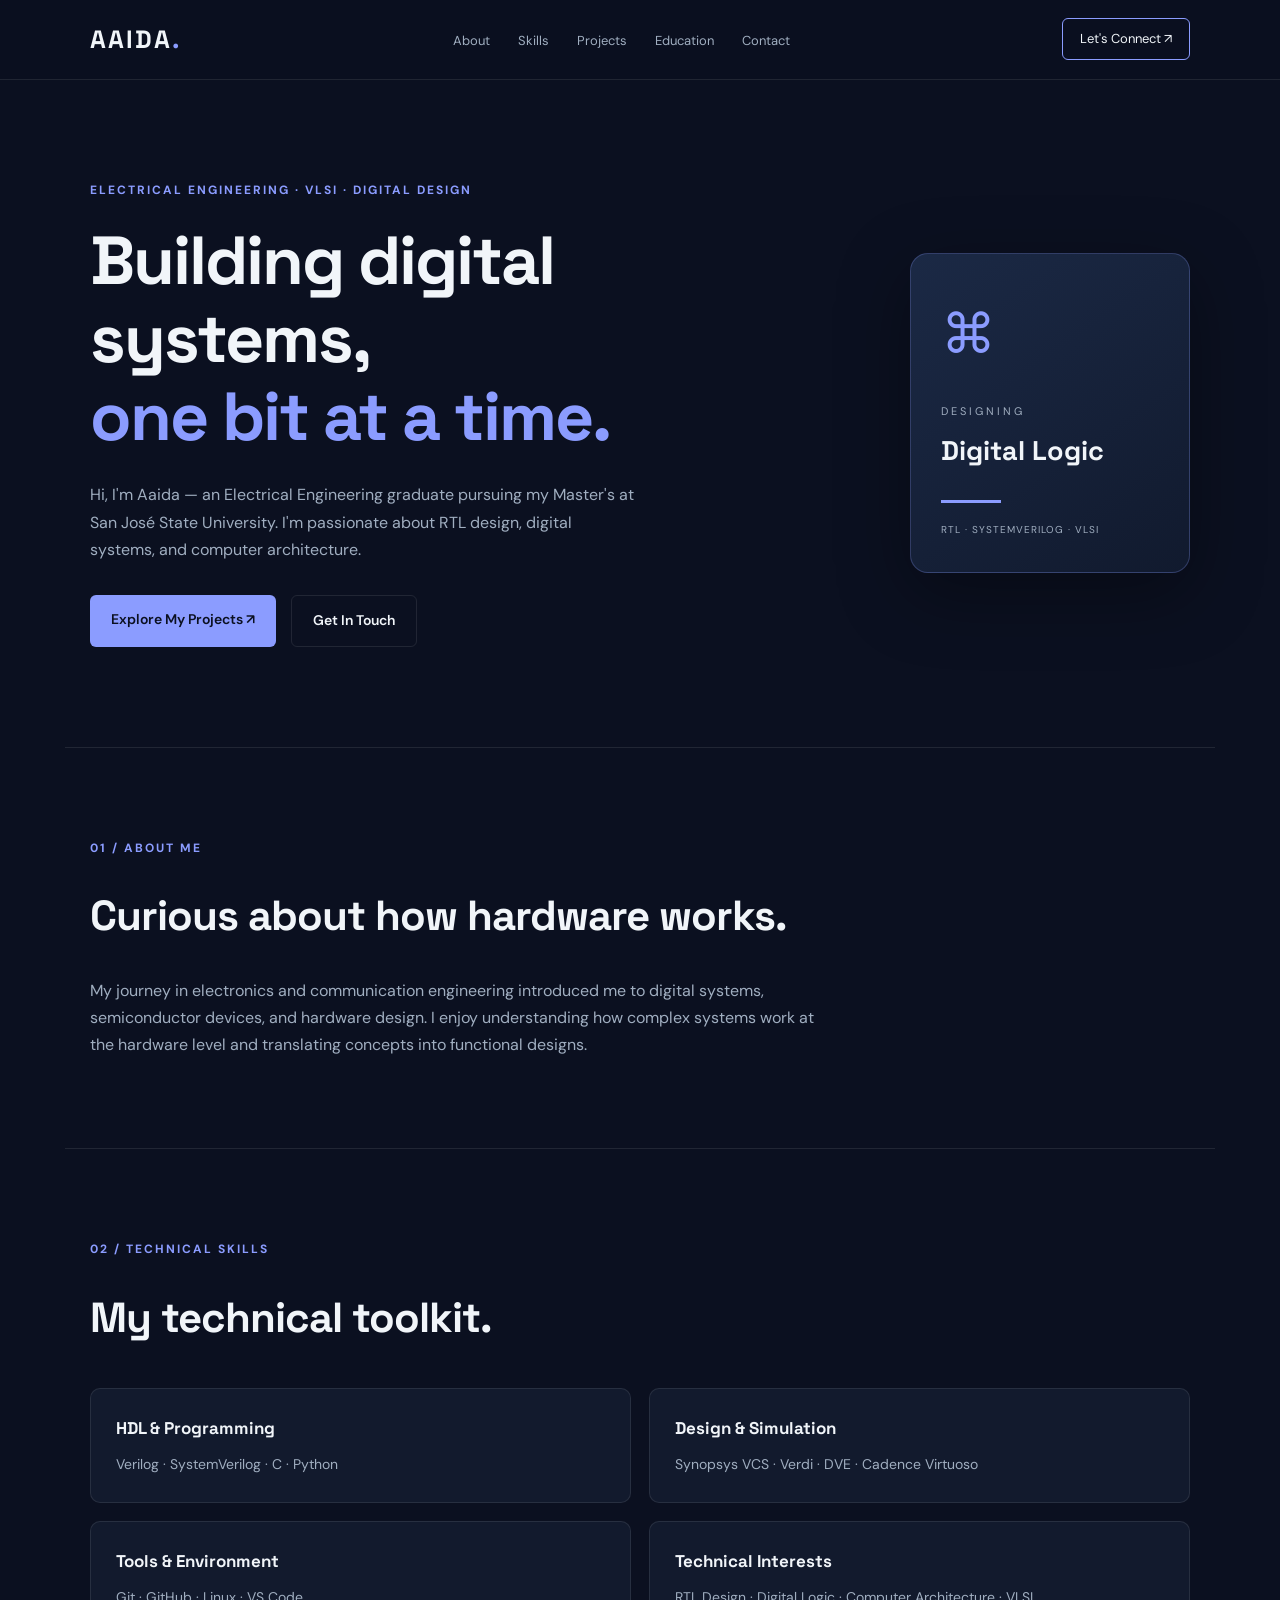
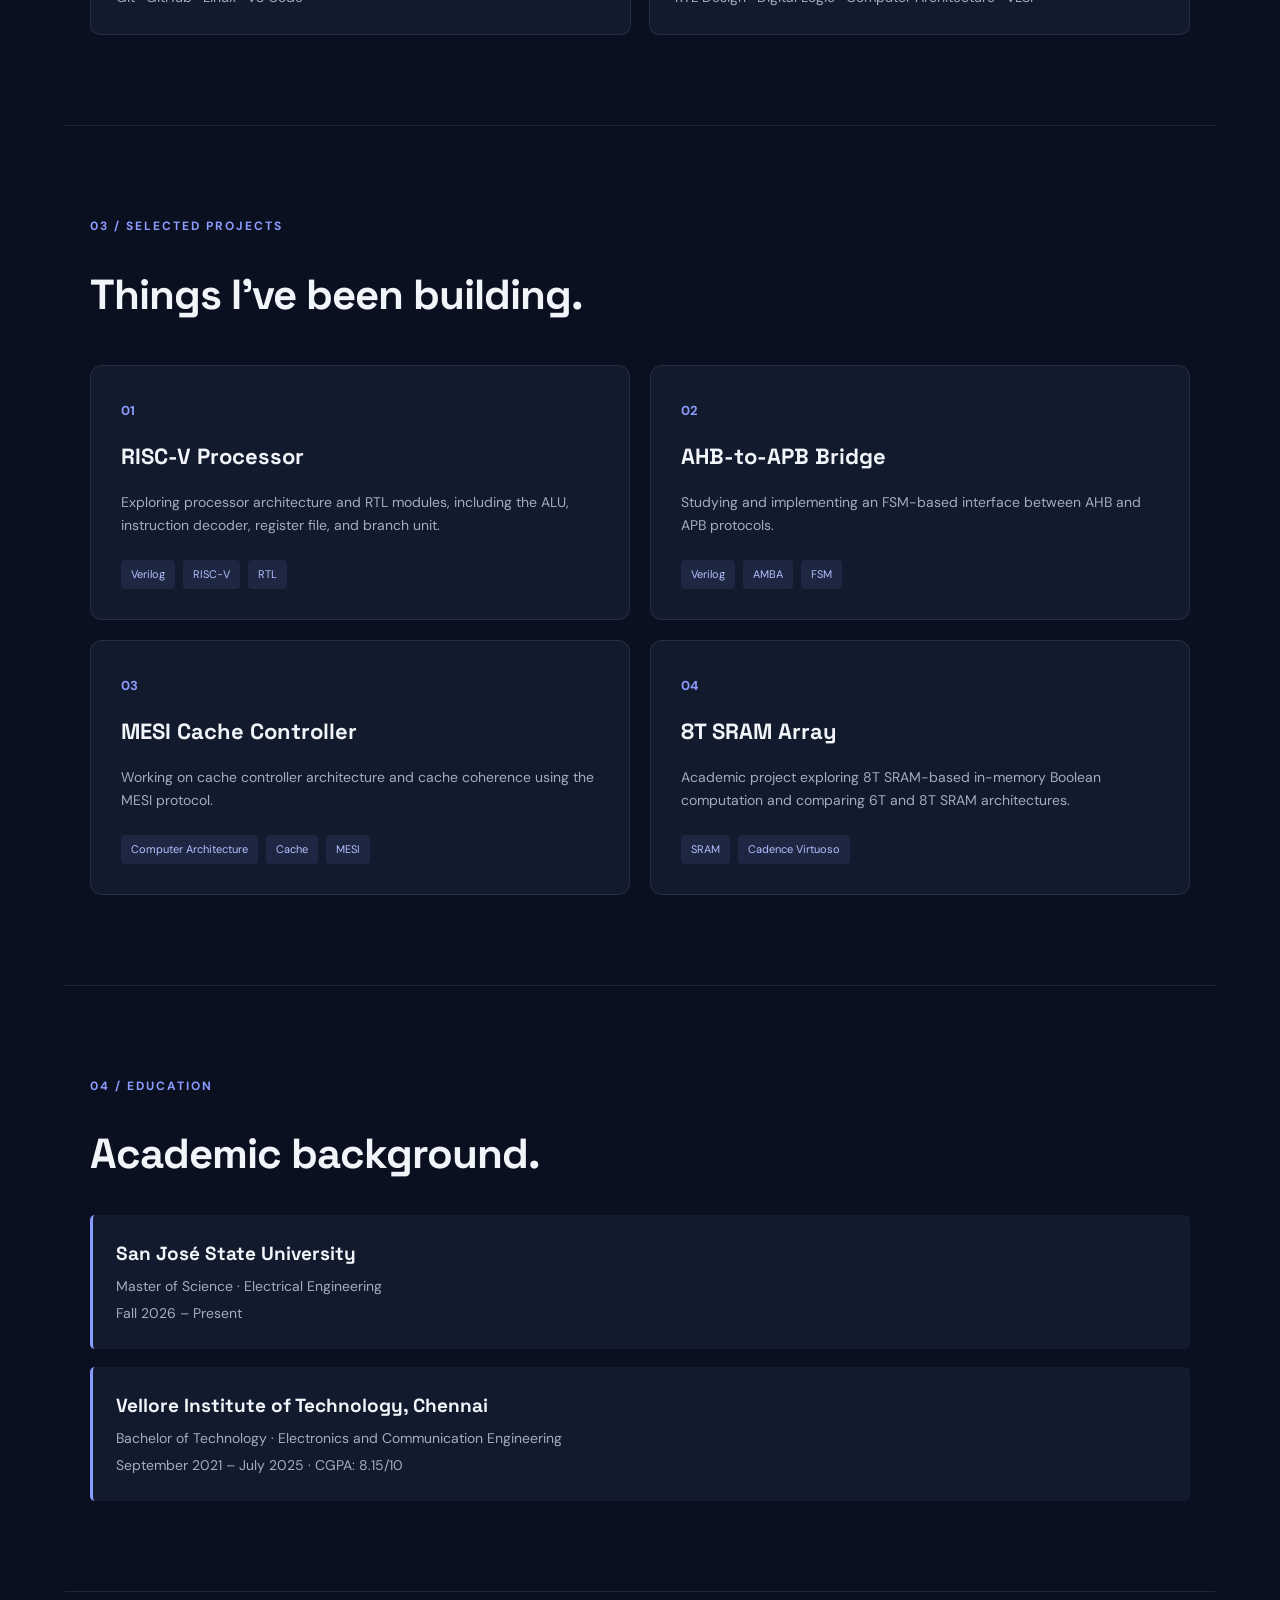
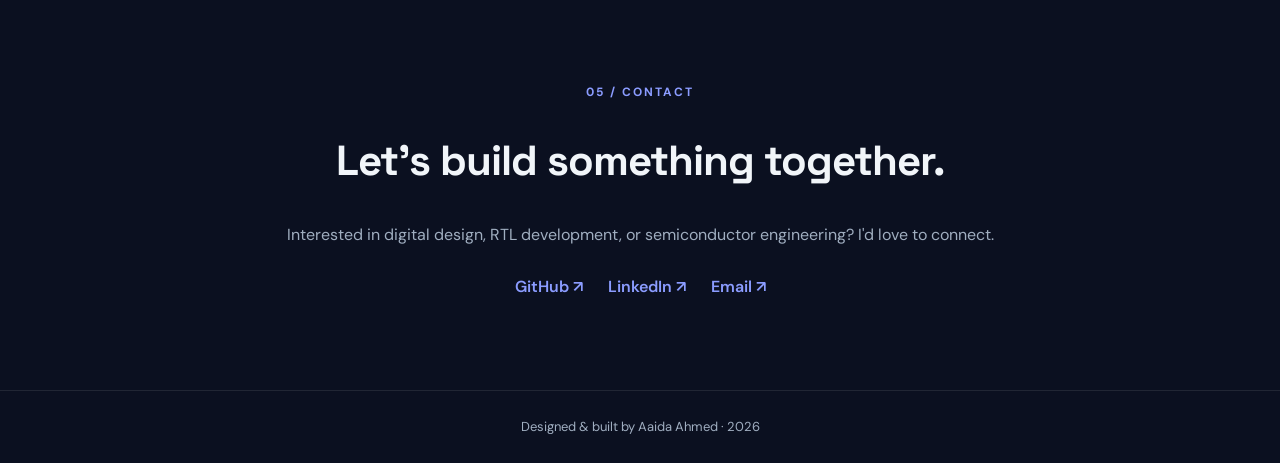
==== index.html @ c30fea91 "Initial portfolio website" ====
<!DOCTYPE html>
<html lang="en">
<head>
    <meta charset="UTF-8">
    <meta name="viewport" content="width=device-width, initial-scale=1.0">

    <title>Aaida Ahmed | RTL Design Engineer</title>

    <meta name="description" content="Engineering portfolio of Aaida Ahmed, Electrical Engineering graduate and aspiring RTL Design Engineer.">

    <link rel="stylesheet" href="style.css">
</head>

<body>

    <!-- NAVIGATION BAR -->
    <header>
        <nav class="navbar">
            <a href="#" class="logo">AAIDA<span>.</span></a>

            <ul class="nav-links">
                <li><a href="#about">About</a></li>
                <li><a href="#skills">Skills</a></li>
                <li><a href="#projects">Projects</a></li>
                <li><a href="#education">Education</a></li>
                <li><a href="#contact">Contact</a></li>
            </ul>

            <a href="#contact" class="nav-button">Let's Connect ↗</a>
        </nav>
    </header>


    <!-- HERO SECTION -->
    <main>

        <section class="hero">

            <div class="hero-content">

                <p class="hero-tag">
                    ELECTRICAL ENGINEERING · VLSI · DIGITAL DESIGN
                </p>

                <h1>
                    Building digital systems,
                    <span>one bit at a time.</span>
                </h1>

                <p class="hero-description">
                    Hi, I'm Aaida — an Electrical Engineering graduate
                    pursuing my Master's at San José State University.
                    I'm passionate about RTL design, digital systems,
                    and computer architecture.
                </p>

                <div class="hero-buttons">
                    <a href="#projects" class="primary-button">
                        Explore My Projects ↗
                    </a>

                    <a href="#contact" class="secondary-button">
                        Get In Touch
                    </a>
                </div>

            </div>

            <div class="hero-visual">
                <div class="chip-card">
                    <div class="chip-icon">⌘</div>
                    <p>DESIGNING</p>
                    <h2>Digital Logic</h2>
                    <div class="chip-line"></div>
                    <span>RTL · SYSTEMVERILOG · VLSI</span>
                </div>
            </div>

        </section>


        <!-- ABOUT SECTION -->
        <section id="about" class="section">

            <p class="section-label">01 / ABOUT ME</p>

            <h2>Curious about how hardware works.</h2>

            <p>
                My journey in electronics and communication engineering
                introduced me to digital systems, semiconductor devices,
                and hardware design. I enjoy understanding how complex
                systems work at the hardware level and translating
                concepts into functional designs.
            </p>

        </section>


        <!-- SKILLS SECTION -->
        <section id="skills" class="section">

            <p class="section-label">02 / TECHNICAL SKILLS</p>

            <h2>My technical toolkit.</h2>

            <div class="skills-grid">

                <div class="skill-card">
                    <h3>HDL & Programming</h3>
                    <p>Verilog · SystemVerilog · C · Python</p>
                </div>

                <div class="skill-card">
                    <h3>Design & Simulation</h3>
                    <p>Synopsys VCS · Verdi · DVE · Cadence Virtuoso</p>
                </div>

                <div class="skill-card">
                    <h3>Tools & Environment</h3>
                    <p>Git · GitHub · Linux · VS Code</p>
                </div>

                <div class="skill-card">
                    <h3>Technical Interests</h3>
                    <p>RTL Design · Digital Logic · Computer Architecture · VLSI</p>
                </div>

            </div>

        </section>


        <!-- PROJECTS SECTION -->
        <section id="projects" class="section">

            <p class="section-label">03 / SELECTED PROJECTS</p>

            <h2>Things I've been building.</h2>

            <div class="projects-grid">

                <article class="project-card">
                    <span class="project-number">01</span>
                    <h3>RISC-V Processor</h3>
                    <p>
                        Exploring processor architecture and RTL modules,
                        including the ALU, instruction decoder,
                        register file, and branch unit.
                    </p>
                    <div class="project-tags">
                        <span>Verilog</span>
                        <span>RISC-V</span>
                        <span>RTL</span>
                    </div>
                </article>

                <article class="project-card">
                    <span class="project-number">02</span>
                    <h3>AHB-to-APB Bridge</h3>
                    <p>
                        Studying and implementing an FSM-based
                        interface between AHB and APB protocols.
                    </p>
                    <div class="project-tags">
                        <span>Verilog</span>
                        <span>AMBA</span>
                        <span>FSM</span>
                    </div>
                </article>

                <article class="project-card">
                    <span class="project-number">03</span>
                    <h3>MESI Cache Controller</h3>
                    <p>
                        Working on cache controller architecture
                        and cache coherence using the MESI protocol.
                    </p>
                    <div class="project-tags">
                        <span>Computer Architecture</span>
                        <span>Cache</span>
                        <span>MESI</span>
                    </div>
                </article>

                <article class="project-card">
                    <span class="project-number">04</span>
                    <h3>8T SRAM Array</h3>
                    <p>
                        Academic project exploring 8T SRAM-based
                        in-memory Boolean computation and comparing
                        6T and 8T SRAM architectures.
                    </p>
                    <div class="project-tags">
                        <span>SRAM</span>
                        <span>Cadence Virtuoso</span>
                    </div>
                </article>

            </div>

        </section>


        <!-- EDUCATION SECTION -->
        <section id="education" class="section">

            <p class="section-label">04 / EDUCATION</p>

            <h2>Academic background.</h2>

            <div class="education-card">
                <h3>San José State University</h3>
                <p>Master of Science · Electrical Engineering</p>
                <span>Fall 2026 – Present</span>
            </div>

            <div class="education-card">
                <h3>Vellore Institute of Technology, Chennai</h3>
                <p>Bachelor of Technology · Electronics and Communication Engineering</p>
                <span>September 2021 – July 2025 · CGPA: 8.15/10</span>
            </div>

        </section>


        <!-- CONTACT SECTION -->
        <section id="contact" class="section contact-section">

            <p class="section-label">05 / CONTACT</p>

            <h2>Let's build something together.</h2>

            <p>
                Interested in digital design, RTL development,
                or semiconductor engineering? I'd love to connect.
            </p>

            <div class="contact-links">
                <a href="https://github.com/" target="_blank">GitHub ↗</a>
                <a href="https://www.linkedin.com/" target="_blank">LinkedIn ↗</a>
                <a href="mailto:YOUR_EMAIL@example.com">Email ↗</a>
            </div>

        </section>

    </main>


    <!-- FOOTER -->
    <footer>
        <p>Designed & built by Aaida Ahmed · 2026</p>
    </footer>

    <script src="script.js"></script>

</body>
</html>
---- style.css ----
/* =================================
   1. GLOBAL SETTINGS
================================= */

@import url('https://fonts.googleapis.com/css2?family=DM+Sans:wght@400;500;600;700&family=Space+Grotesk:wght@400;500;600;700&display=swap');

:root {
    --background: #0b1020;
    --surface: #121a2d;
    --surface-light: #19243b;
    --text: #f1f5f9;
    --muted: #a0aec0;
    --accent: #8b9cff;
    --accent-light: #b4c0ff;
    --border: rgba(255, 255, 255, 0.09);
}

* {
    margin: 0;
    padding: 0;
    box-sizing: border-box;
    scroll-behavior: smooth;
}

body {
    background: var(--background);
    color: var(--text);
    font-family: 'DM Sans', sans-serif;
    line-height: 1.7;
}

a {
    text-decoration: none;
    color: inherit;
}

h1, h2, h3 {
    font-family: 'Space Grotesk', sans-serif;
}


/* =================================
   2. NAVIGATION BAR
================================= */

header {
    width: 100%;
    position: sticky;
    top: 0;
    z-index: 100;
    background: rgba(11, 16, 32, 0.9);
    backdrop-filter: blur(15px);
    border-bottom: 1px solid var(--border);
}

.navbar {
    max-width: 1150px;
    margin: auto;
    padding: 18px 25px;
    display: flex;
    align-items: center;
    justify-content: space-between;
}

.logo {
    font-family: 'Space Grotesk', sans-serif;
    font-size: 25px;
    font-weight: 700;
    letter-spacing: 2px;
}

.logo span {
    color: var(--accent);
}

.nav-links {
    display: flex;
    gap: 28px;
    list-style: none;
}

.nav-links a {
    color: var(--muted);
    font-size: 13px;
    transition: 0.3s;
}

.nav-links a:hover {
    color: var(--accent);
}

.nav-button {
    padding: 9px 17px;
    border: 1px solid var(--accent);
    border-radius: 6px;
    font-size: 13px;
    transition: 0.3s;
}

.nav-button:hover {
    background: var(--accent);
    color: var(--background);
}


/* =================================
   3. HERO SECTION
================================= */

.hero {
    max-width: 1150px;
    min-height: 620px;
    margin: auto;
    padding: 100px 25px;
    display: flex;
    align-items: center;
    justify-content: space-between;
    gap: 50px;
}

.hero-content {
    max-width: 650px;
}

.hero-tag,
.section-label {
    color: var(--accent);
    font-size: 12px;
    font-weight: 700;
    letter-spacing: 2px;
    margin-bottom: 22px;
}

.hero h1 {
    font-size: clamp(42px, 6vw, 68px);
    line-height: 1.15;
    margin-bottom: 25px;
    letter-spacing: -2px;
}

.hero h1 span {
    display: block;
    color: var(--accent);
}

.hero-description {
    color: var(--muted);
    max-width: 550px;
    font-size: 16px;
    margin-bottom: 32px;
}

.hero-buttons {
    display: flex;
    gap: 15px;
    flex-wrap: wrap;
}

.primary-button,
.secondary-button {
    padding: 13px 21px;
    border-radius: 6px;
    font-size: 14px;
    font-weight: 600;
    transition: 0.3s;
}

.primary-button {
    background: var(--accent);
    color: #0b1020;
}

.primary-button:hover {
    background: var(--accent-light);
    transform: translateY(-3px);
}

.secondary-button {
    border: 1px solid var(--border);
}

.secondary-button:hover {
    border-color: var(--accent);
    color: var(--accent);
}


/* =================================
   4. HERO VISUAL
================================= */

.hero-visual {
    display: flex;
    justify-content: center;
    align-items: center;
}

.chip-card {
    width: 280px;
    height: 320px;
    padding: 30px;
    background: linear-gradient(145deg, #1b2945, #111a2e);
    border: 1px solid rgba(139, 156, 255, 0.25);
    border-radius: 18px;
    display: flex;
    flex-direction: column;
    justify-content: center;
    box-shadow: 0 20px 70px rgba(0, 0, 0, 0.35);
    transition: 0.4s;
}

.chip-card:hover {
    transform: translateY(-8px);
    border-color: var(--accent);
}

.chip-icon {
    font-size: 55px;
    color: var(--accent);
    margin-bottom: 20px;
}

.chip-card p {
    font-size: 11px;
    letter-spacing: 3px;
    color: var(--muted);
}

.chip-card h2 {
    font-size: 27px;
    margin: 8px 0;
}

.chip-line {
    width: 60px;
    height: 3px;
    background: var(--accent);
    margin: 18px 0;
}

.chip-card span {
    font-size: 10px;
    color: var(--muted);
    letter-spacing: 1px;
}


/* =================================
   5. GENERAL SECTIONS
================================= */

.section {
    max-width: 1150px;
    margin: auto;
    padding: 90px 25px;
    border-top: 1px solid var(--border);
}

.section h2 {
    font-size: clamp(30px, 4vw, 42px);
    margin-bottom: 25px;
    letter-spacing: -1px;
}

.section > p:not(.section-label) {
    color: var(--muted);
    max-width: 750px;
}


/* =================================
   6. SKILLS
================================= */

.skills-grid {
    display: grid;
    grid-template-columns: repeat(2, 1fr);
    gap: 18px;
    margin-top: 35px;
}

.skill-card {
    padding: 25px;
    background: var(--surface);
    border: 1px solid var(--border);
    border-radius: 10px;
    transition: 0.3s;
}

.skill-card:hover {
    background: var(--surface-light);
    border-color: var(--accent);
    transform: translateY(-4px);
}

.skill-card h3 {
    font-size: 17px;
    margin-bottom: 10px;
}

.skill-card p {
    color: var(--muted);
    font-size: 14px;
}


/* =================================
   7. PROJECTS
================================= */

.projects-grid {
    display: grid;
    grid-template-columns: repeat(2, 1fr);
    gap: 20px;
    margin-top: 35px;
}

.project-card {
    background: var(--surface);
    border: 1px solid var(--border);
    border-radius: 12px;
    padding: 30px;
    transition: 0.35s;
}

.project-card:hover {
    transform: translateY(-6px);
    border-color: var(--accent);
    background: var(--surface-light);
}

.project-number {
    color: var(--accent);
    font-size: 13px;
    font-weight: 700;
}

.project-card h3 {
    font-size: 22px;
    margin: 15px 0;
}

.project-card p {
    color: var(--muted);
    font-size: 14px;
    margin-bottom: 22px;
}

.project-tags {
    display: flex;
    flex-wrap: wrap;
    gap: 8px;
}

.project-tags span {
    padding: 5px 10px;
    background: rgba(139, 156, 255, 0.1);
    color: var(--accent-light);
    border-radius: 4px;
    font-size: 11px;
}


/* =================================
   8. EDUCATION
================================= */

.education-card {
    background: var(--surface);
    border-left: 3px solid var(--accent);
    padding: 23px;
    margin-top: 18px;
    border-radius: 5px;
}

.education-card h3 {
    font-size: 19px;
    margin-bottom: 5px;
}

.education-card p,
.education-card span {
    color: var(--muted);
    font-size: 14px;
}


/* =================================
   9. CONTACT
================================= */

.contact-section {
    text-align: center;
}

.contact-section > p:not(.section-label) {
    margin: 0 auto 25px;
}

.contact-links {
    display: flex;
    justify-content: center;
    gap: 25px;
    flex-wrap: wrap;
}

.contact-links a {
    color: var(--accent);
    font-weight: 600;
    transition: 0.3s;
}

.contact-links a:hover {
    color: var(--accent-light);
}


/* =================================
   10. FOOTER
================================= */

footer {
    border-top: 1px solid var(--border);
    text-align: center;
    padding: 25px;
    color: var(--muted);
    font-size: 13px;
}


/* =================================
   11. MOBILE RESPONSIVENESS
================================= */

@media (max-width: 800px) {

    .hero {
        flex-direction: column;
        align-items: flex-start;
        padding-top: 75px;
    }

    .hero-visual {
        width: 100%;
    }

    .chip-card {
        width: 100%;
        max-width: 350px;
    }

    .nav-links {
        gap: 12px;
    }

    .nav-links a {
        font-size: 11px;
    }

    .nav-button {
        display: none;
    }
}

@media (max-width: 550px) {

    .navbar {
        flex-wrap: wrap;
        gap: 15px;
    }

    .nav-links {
        width: 100%;
        justify-content: space-between;
    }

    .skills-grid,
    .projects-grid {
        grid-template-columns: 1fr;
    }

    .hero h1 {
        font-size: 42px;
    }

    .section {
        padding: 65px 20px;
    }

}




/* =================================
   12. ANIMATIONS
================================= */

.reveal {
    opacity: 0;
    transform: translateY(25px);
    transition: opacity 0.7s ease, transform 0.7s ease;
}

.reveal.visible {
    opacity: 1;
    transform: translateY(0);
}

.hero-content,
.hero-visual {
    opacity: 0;
    transform: translateY(20px);
    transition: opacity 0.9s ease, transform 0.9s ease;
}

.hero-content.hero-visible,
.hero-visual.hero-visible {
    opacity: 1;
    transform: translateY(0);
}

@media (prefers-reduced-motion: reduce) {
    *,
    *::before,
    *::after {
        scroll-behavior: auto !important;
        transition-duration: 0.01ms !important;
        animation-duration: 0.01ms !important;
    }
}
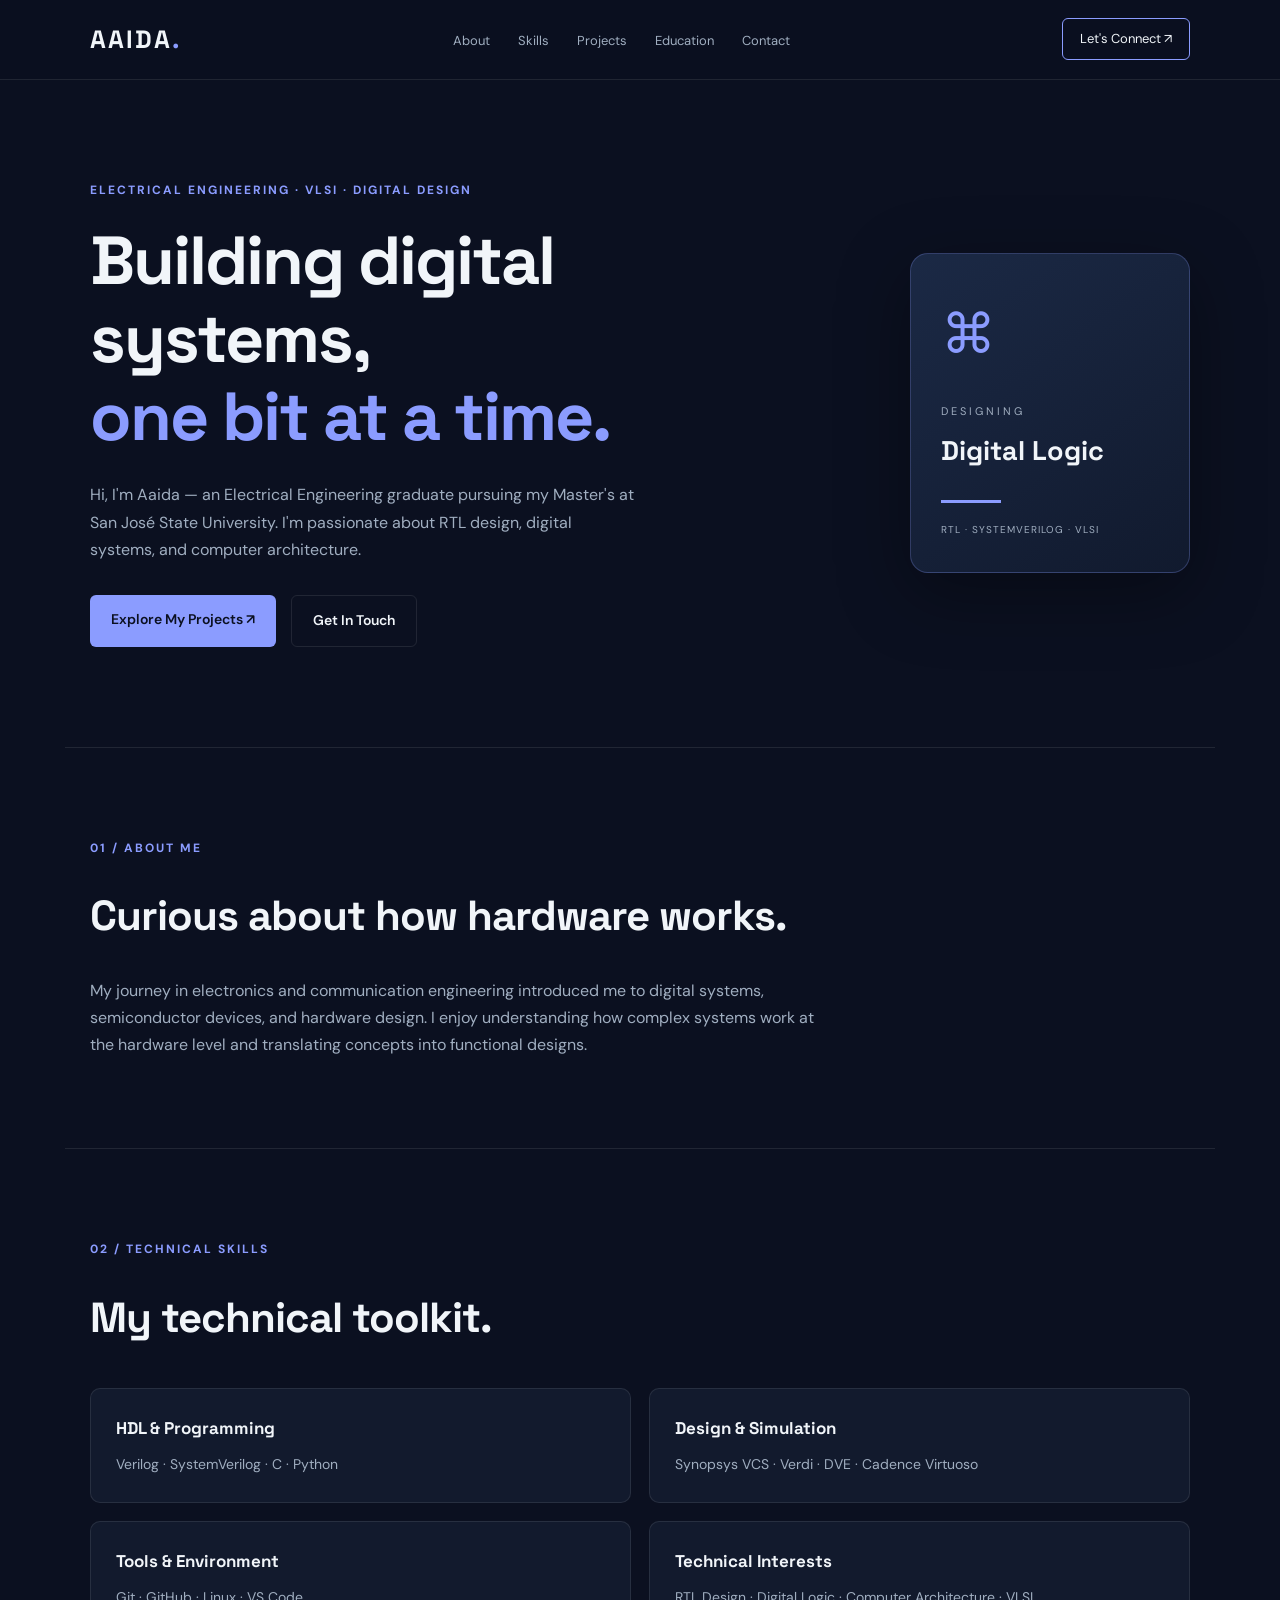
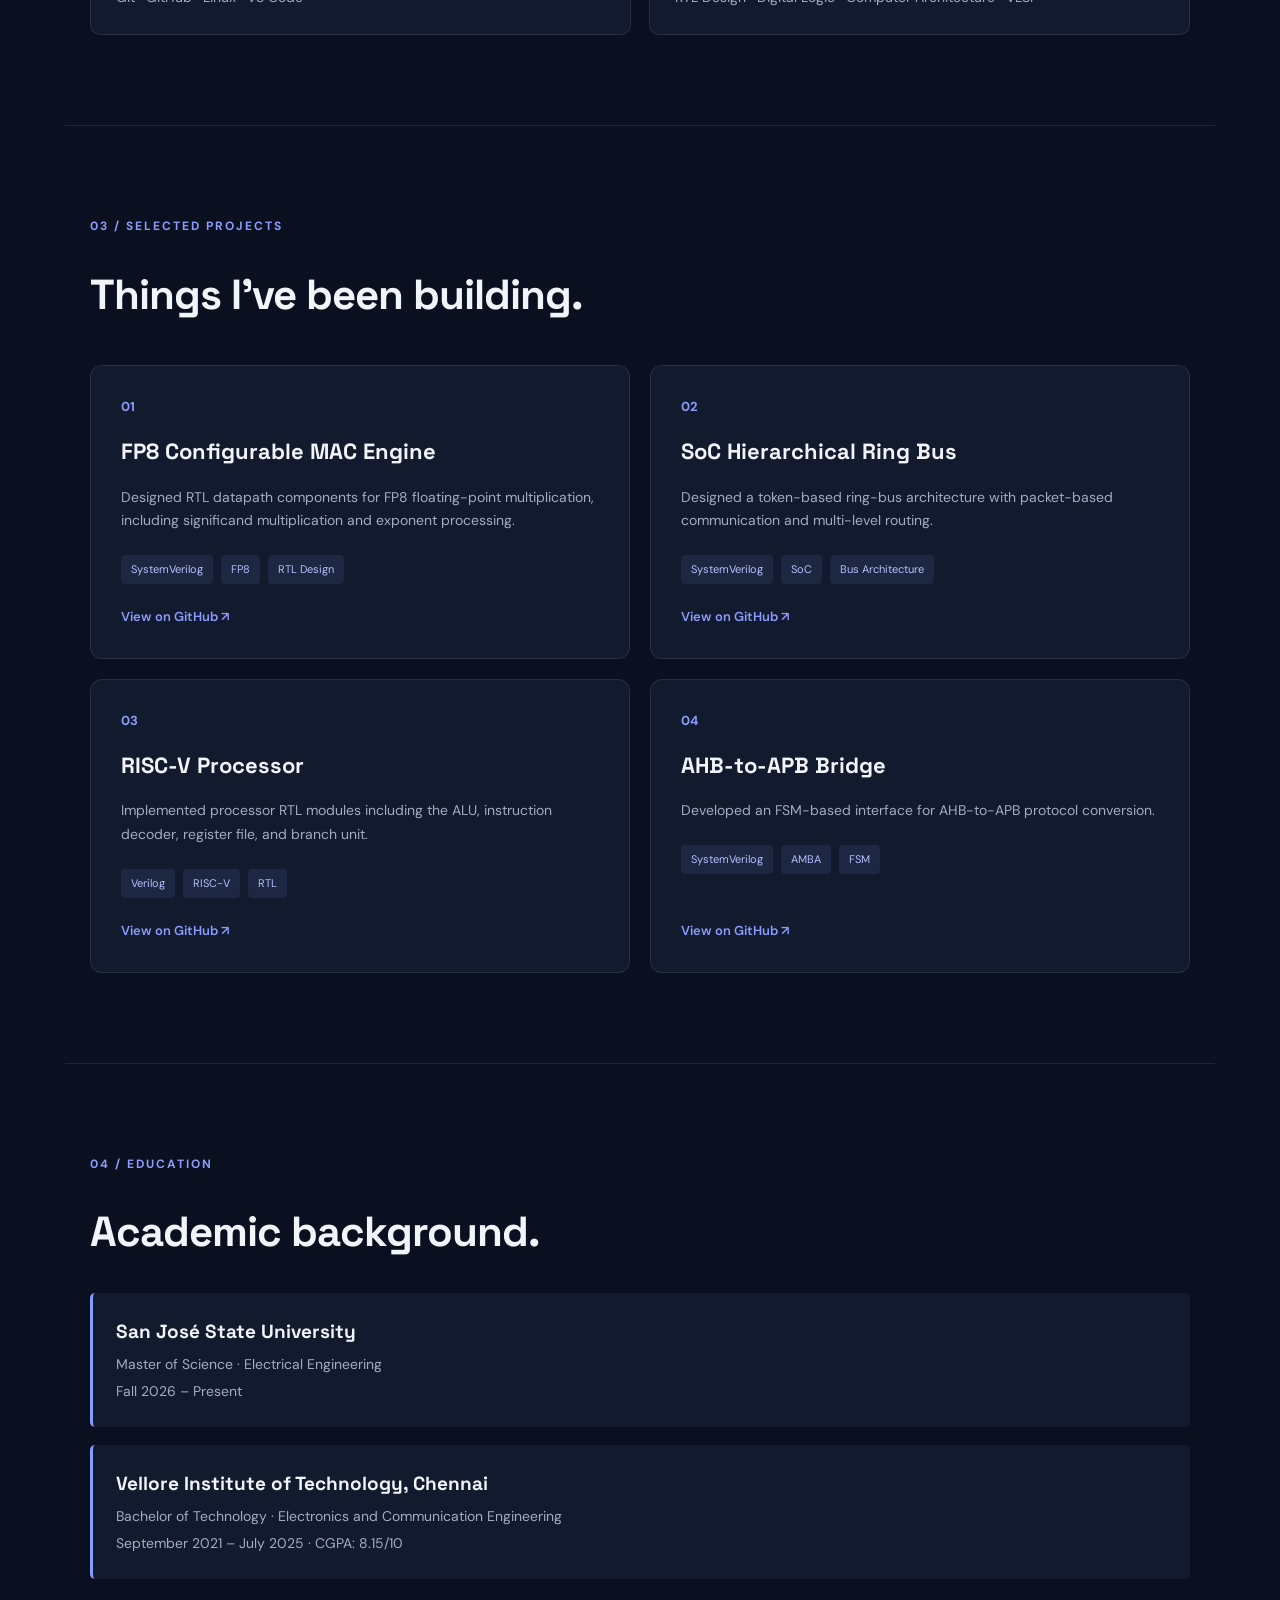
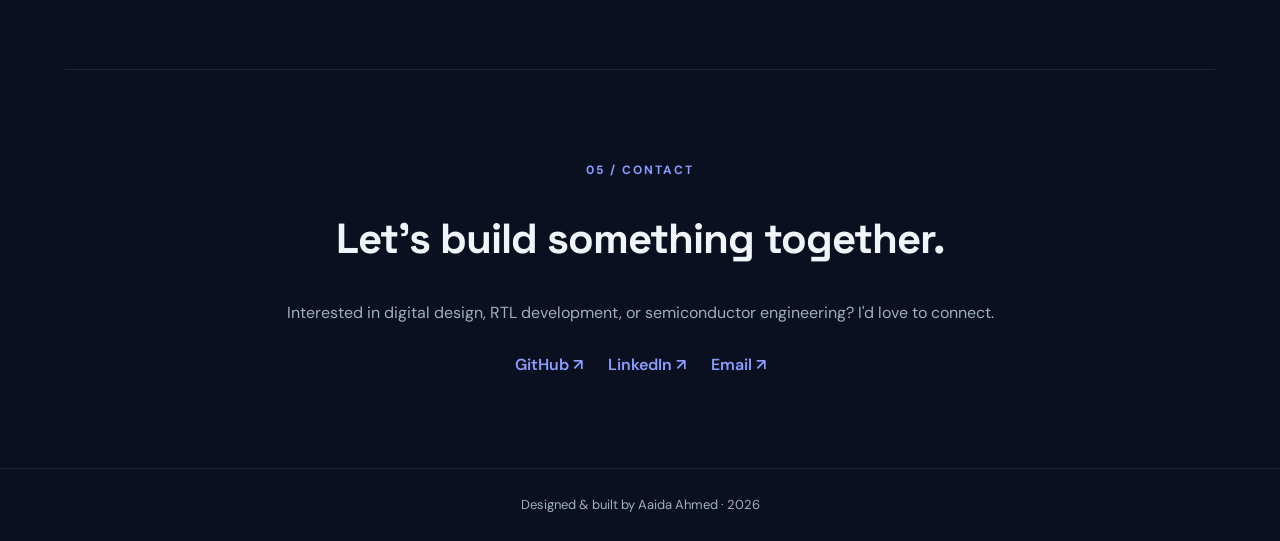
==== commit bd66d5d1: "Add RISC-V project page" ====
--- a/index.html
+++ b/index.html
@@ -133,74 +133,102 @@
 
 
         <!-- PROJECTS SECTION -->
-        <section id="projects" class="section">
-
-            <p class="section-label">03 / SELECTED PROJECTS</p>
-
-            <h2>Things I've been building.</h2>
-
-            <div class="projects-grid">
-
-                <article class="project-card">
-                    <span class="project-number">01</span>
-                    <h3>RISC-V Processor</h3>
-                    <p>
-                        Exploring processor architecture and RTL modules,
-                        including the ALU, instruction decoder,
-                        register file, and branch unit.
-                    </p>
-                    <div class="project-tags">
-                        <span>Verilog</span>
-                        <span>RISC-V</span>
-                        <span>RTL</span>
-                    </div>
-                </article>
-
-                <article class="project-card">
-                    <span class="project-number">02</span>
-                    <h3>AHB-to-APB Bridge</h3>
-                    <p>
-                        Studying and implementing an FSM-based
-                        interface between AHB and APB protocols.
-                    </p>
-                    <div class="project-tags">
-                        <span>Verilog</span>
-                        <span>AMBA</span>
-                        <span>FSM</span>
-                    </div>
-                </article>
-
-                <article class="project-card">
-                    <span class="project-number">03</span>
-                    <h3>MESI Cache Controller</h3>
-                    <p>
-                        Working on cache controller architecture
-                        and cache coherence using the MESI protocol.
-                    </p>
-                    <div class="project-tags">
-                        <span>Computer Architecture</span>
-                        <span>Cache</span>
-                        <span>MESI</span>
-                    </div>
-                </article>
-
-                <article class="project-card">
-                    <span class="project-number">04</span>
-                    <h3>8T SRAM Array</h3>
-                    <p>
-                        Academic project exploring 8T SRAM-based
-                        in-memory Boolean computation and comparing
-                        6T and 8T SRAM architectures.
-                    </p>
-                    <div class="project-tags">
-                        <span>SRAM</span>
-                        <span>Cadence Virtuoso</span>
-                    </div>
-                </article>
-
-            </div>
-
-        </section>
+<section id="projects" class="section">
+
+    <p class="section-label">03 / SELECTED PROJECTS</p>
+
+    <h2>Things I've been building.</h2>
+
+    <div class="projects-grid">
+
+        <!-- PROJECT 01 -->
+        <article class="project-card">
+            <span class="project-number">01</span>
+            <h3>FP8 Configurable MAC Engine</h3>
+            <p>
+                Designed RTL datapath components for FP8 floating-point
+                multiplication, including significand multiplication
+                and exponent processing.
+            </p>
+            <div class="project-tags">
+                <span>SystemVerilog</span>
+                <span>FP8</span>
+                <span>RTL Design</span>
+            </div>
+            <a class="project-link"
+               href="YOUR_FP8_GITHUB_URL"
+               target="_blank"
+               rel="noopener noreferrer">
+                View on GitHub ↗
+            </a>
+        </article>
+
+        <!-- PROJECT 02 -->
+        <article class="project-card">
+            <span class="project-number">02</span>
+            <h3>SoC Hierarchical Ring Bus</h3>
+            <p>
+                Designed a token-based ring-bus architecture with
+                packet-based communication and multi-level routing.
+            </p>
+            <div class="project-tags">
+                <span>SystemVerilog</span>
+                <span>SoC</span>
+                <span>Bus Architecture</span>
+            </div>
+            <a class="project-link"
+               href="YOUR_SOC_GITHUB_URL"
+               target="_blank"
+               rel="noopener noreferrer">
+                View on GitHub ↗
+            </a>
+        </article>
+
+        <!-- PROJECT 03 -->
+        <article class="project-card">
+            <span class="project-number">03</span>
+            <h3>RISC-V Processor</h3>
+            <p>
+                Implemented processor RTL modules including the ALU,
+                instruction decoder, register file, and branch unit.
+            </p>
+            <div class="project-tags">
+                <span>Verilog</span>
+                <span>RISC-V</span>
+                <span>RTL</span>
+            </div>
+            <a class="project-link"
+               href="YOUR_RISCV_GITHUB_URL"
+               target="_blank"
+               rel="noopener noreferrer">
+                View on GitHub ↗
+            </a>
+        </article>
+
+        <!-- PROJECT 04 -->
+        <article class="project-card">
+            <span class="project-number">04</span>
+            <h3>AHB-to-APB Bridge</h3>
+            <p>
+                Developed an FSM-based interface for AHB-to-APB
+                protocol conversion.
+            </p>
+            <div class="project-tags">
+                <span>SystemVerilog</span>
+                <span>AMBA</span>
+                <span>FSM</span>
+            </div>
+            <a class="project-link"
+               href="https://github.com/Aaidaahmed/ahb-apb-bridge"
+               target="_blank"
+               rel="noopener noreferrer">
+                View on GitHub ↗
+            </a>
+        </article>
+
+    </div>
+
+</section>
 
 
         <!-- EDUCATION SECTION -->
--- a/style.css
+++ b/style.css
@@ -531,4 +531,40 @@
     }
 }
 
-
+/* =================================
+   13. PROJECT LINKS & HOVER EFFECTS
+================================= */
+
+.project-card {
+    display: flex;
+    flex-direction: column;
+    align-items: flex-start;
+}
+
+.project-link {
+    display: inline-block;
+    margin-top: auto;
+    padding-top: 22px;
+    color: var(--accent);
+    font-size: 13px;
+    font-weight: 600;
+    transition: 0.3s ease;
+}
+
+.project-link:hover {
+    color: var(--accent-light);
+    transform: translateX(5px);
+}
+
+/* Subtle project card interaction */
+.project-card {
+    transition:
+        transform 0.35s ease,
+        border-color 0.35s ease,
+        background 0.35s ease,
+        box-shadow 0.35s ease;
+}
+
+.project-card:hover {
+    box-shadow: 0 12px 35px rgba(0, 0, 0, 0.2);
+}
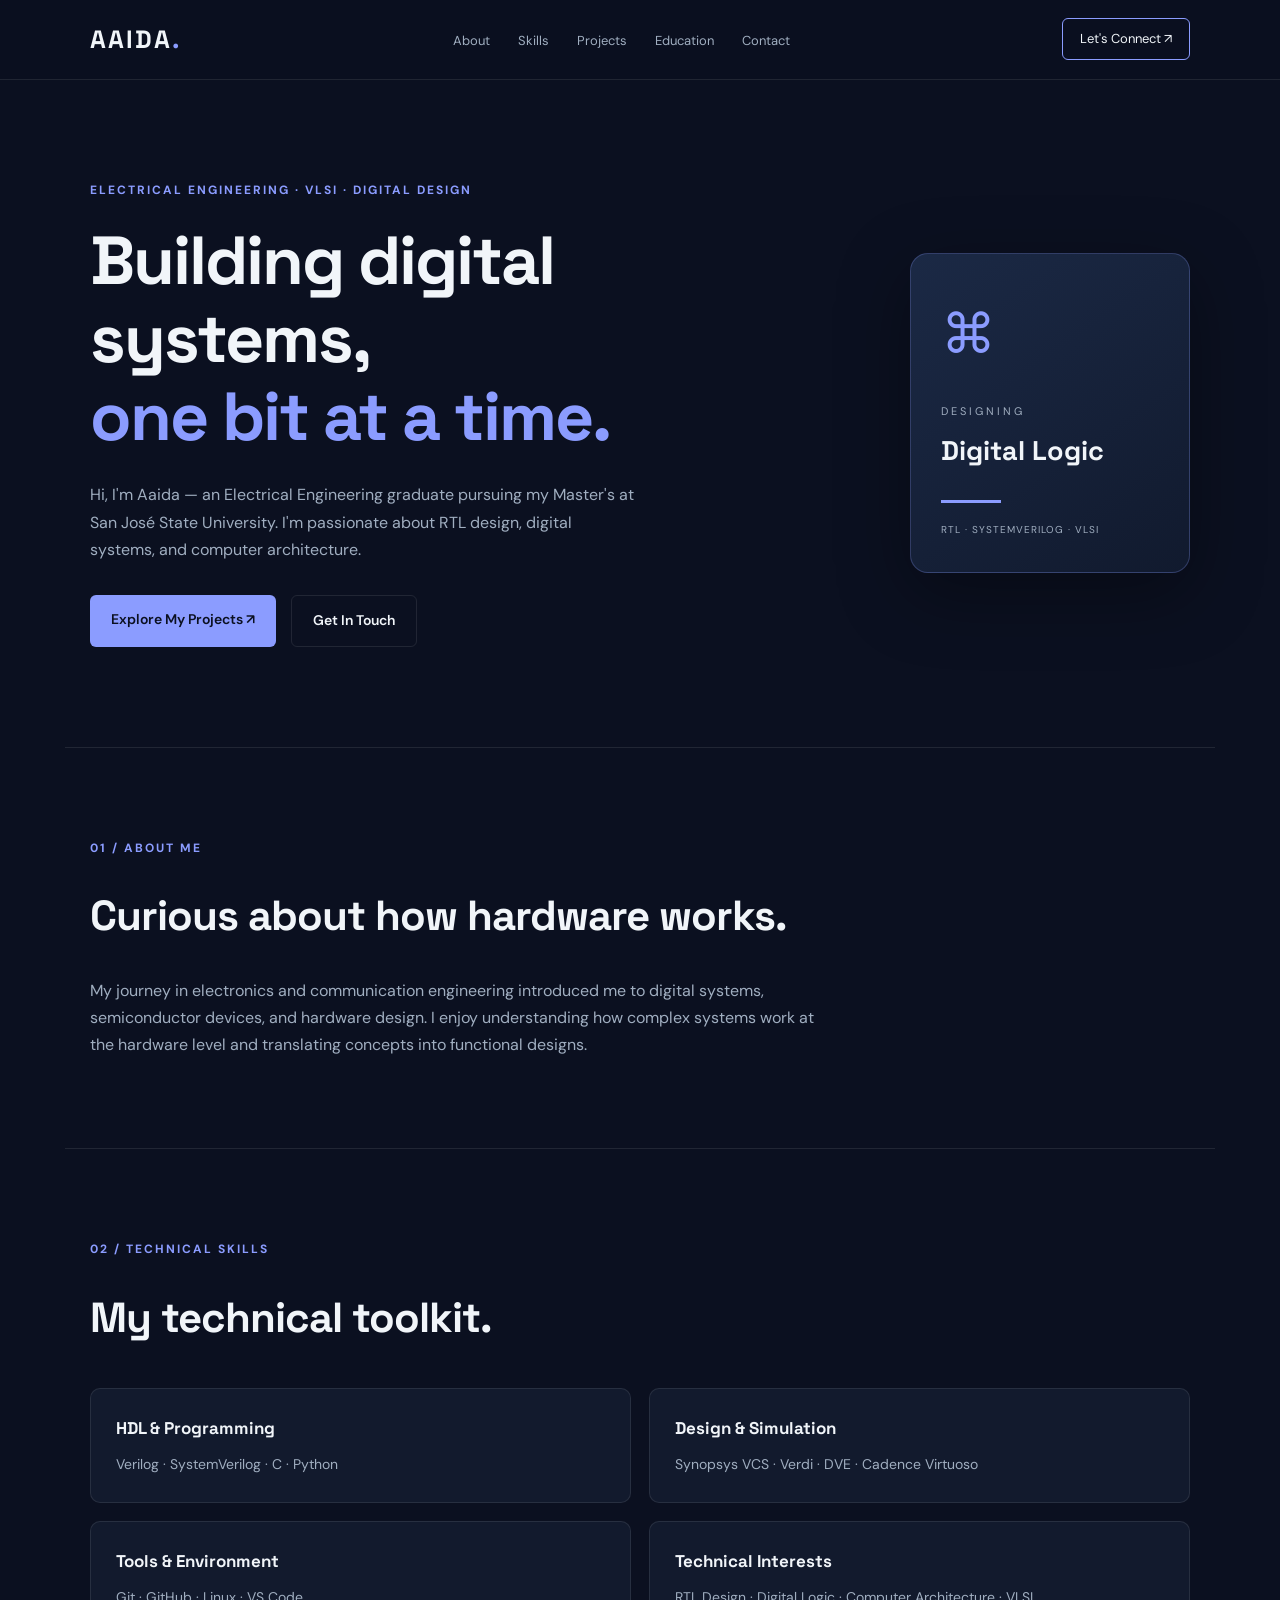
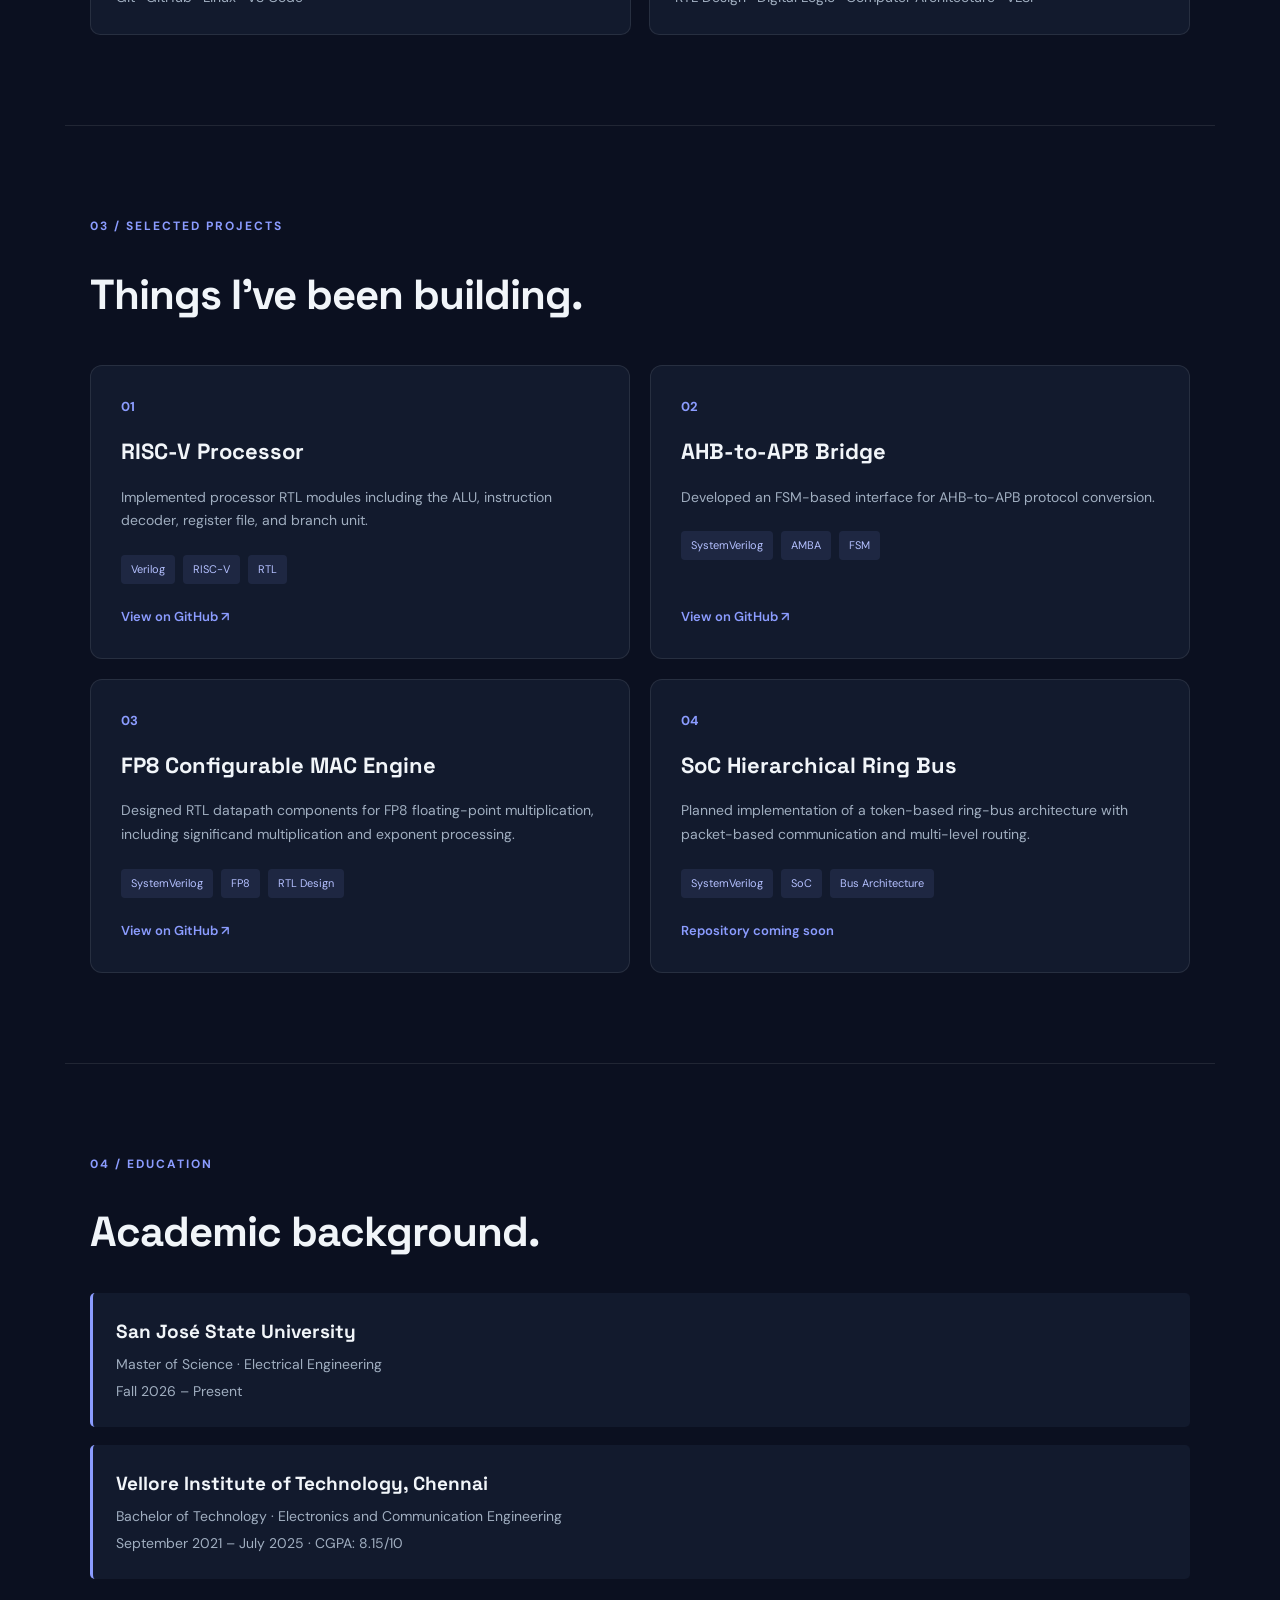
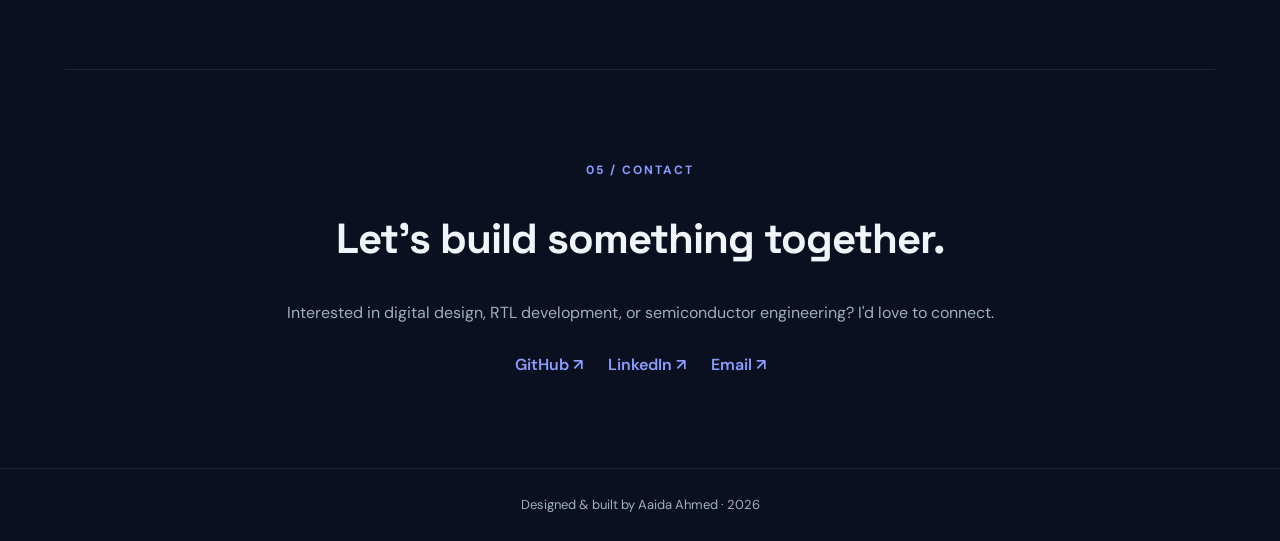
==== commit 45761aca: "Reorder project cards and update project links" ====
--- a/index.html
+++ b/index.html
@@ -132,7 +132,8 @@
         </section>
 
 
-        <!-- PROJECTS SECTION -->
+
+<!-- PROJECTS SECTION -->
 <section id="projects" class="section">
 
     <p class="section-label">03 / SELECTED PROJECTS</p>
@@ -144,19 +145,18 @@
         <!-- PROJECT 01 -->
         <article class="project-card">
             <span class="project-number">01</span>
-            <h3>FP8 Configurable MAC Engine</h3>
-            <p>
-                Designed RTL datapath components for FP8 floating-point
-                multiplication, including significand multiplication
-                and exponent processing.
-            </p>
-            <div class="project-tags">
-                <span>SystemVerilog</span>
-                <span>FP8</span>
-                <span>RTL Design</span>
+            <h3>RISC-V Processor</h3>
+            <p>
+                Implemented processor RTL modules including the ALU,
+                instruction decoder, register file, and branch unit.
+            </p>
+            <div class="project-tags">
+                <span>Verilog</span>
+                <span>RISC-V</span>
+                <span>RTL</span>
             </div>
             <a class="project-link"
-               href="YOUR_FP8_GITHUB_URL"
+               href="https://github.com/Aaidaahmed/risc-v-processor"
                target="_blank"
                rel="noopener noreferrer">
                 View on GitHub ↗
@@ -166,48 +166,6 @@
         <!-- PROJECT 02 -->
         <article class="project-card">
             <span class="project-number">02</span>
-            <h3>SoC Hierarchical Ring Bus</h3>
-            <p>
-                Designed a token-based ring-bus architecture with
-                packet-based communication and multi-level routing.
-            </p>
-            <div class="project-tags">
-                <span>SystemVerilog</span>
-                <span>SoC</span>
-                <span>Bus Architecture</span>
-            </div>
-            <a class="project-link"
-               href="YOUR_SOC_GITHUB_URL"
-               target="_blank"
-               rel="noopener noreferrer">
-                View on GitHub ↗
-            </a>
-        </article>
-
-        <!-- PROJECT 03 -->
-        <article class="project-card">
-            <span class="project-number">03</span>
-            <h3>RISC-V Processor</h3>
-            <p>
-                Implemented processor RTL modules including the ALU,
-                instruction decoder, register file, and branch unit.
-            </p>
-            <div class="project-tags">
-                <span>Verilog</span>
-                <span>RISC-V</span>
-                <span>RTL</span>
-            </div>
-            <a class="project-link"
-               href="YOUR_RISCV_GITHUB_URL"
-               target="_blank"
-               rel="noopener noreferrer">
-                View on GitHub ↗
-            </a>
-        </article>
-
-        <!-- PROJECT 04 -->
-        <article class="project-card">
-            <span class="project-number">04</span>
             <h3>AHB-to-APB Bridge</h3>
             <p>
                 Developed an FSM-based interface for AHB-to-APB
@@ -226,9 +184,49 @@
             </a>
         </article>
 
+        <!-- PROJECT 03 -->
+        <article class="project-card">
+            <span class="project-number">03</span>
+            <h3>FP8 Configurable MAC Engine</h3>
+            <p>
+                Designed RTL datapath components for FP8 floating-point
+                multiplication, including significand multiplication
+                and exponent processing.
+            </p>
+            <div class="project-tags">
+                <span>SystemVerilog</span>
+                <span>FP8</span>
+                <span>RTL Design</span>
+            </div>
+            <a class="project-link"
+               href="https://github.com/Aaidaahmed/fp8-mac-engine"
+               target="_blank"
+               rel="noopener noreferrer">
+                View on GitHub ↗
+            </a>
+        </article>
+
+        <!-- PROJECT 04 -->
+        <article class="project-card">
+            <span class="project-number">04</span>
+            <h3>SoC Hierarchical Ring Bus</h3>
+            <p>
+                Planned implementation of a token-based ring-bus
+                architecture with packet-based communication
+                and multi-level routing.
+            </p>
+            <div class="project-tags">
+                <span>SystemVerilog</span>
+                <span>SoC</span>
+                <span>Bus Architecture</span>
+            </div>
+            <span class="project-link">Repository coming soon</span>
+        </article>
+
     </div>
 
 </section>
+
 
 
         <!-- EDUCATION SECTION -->
